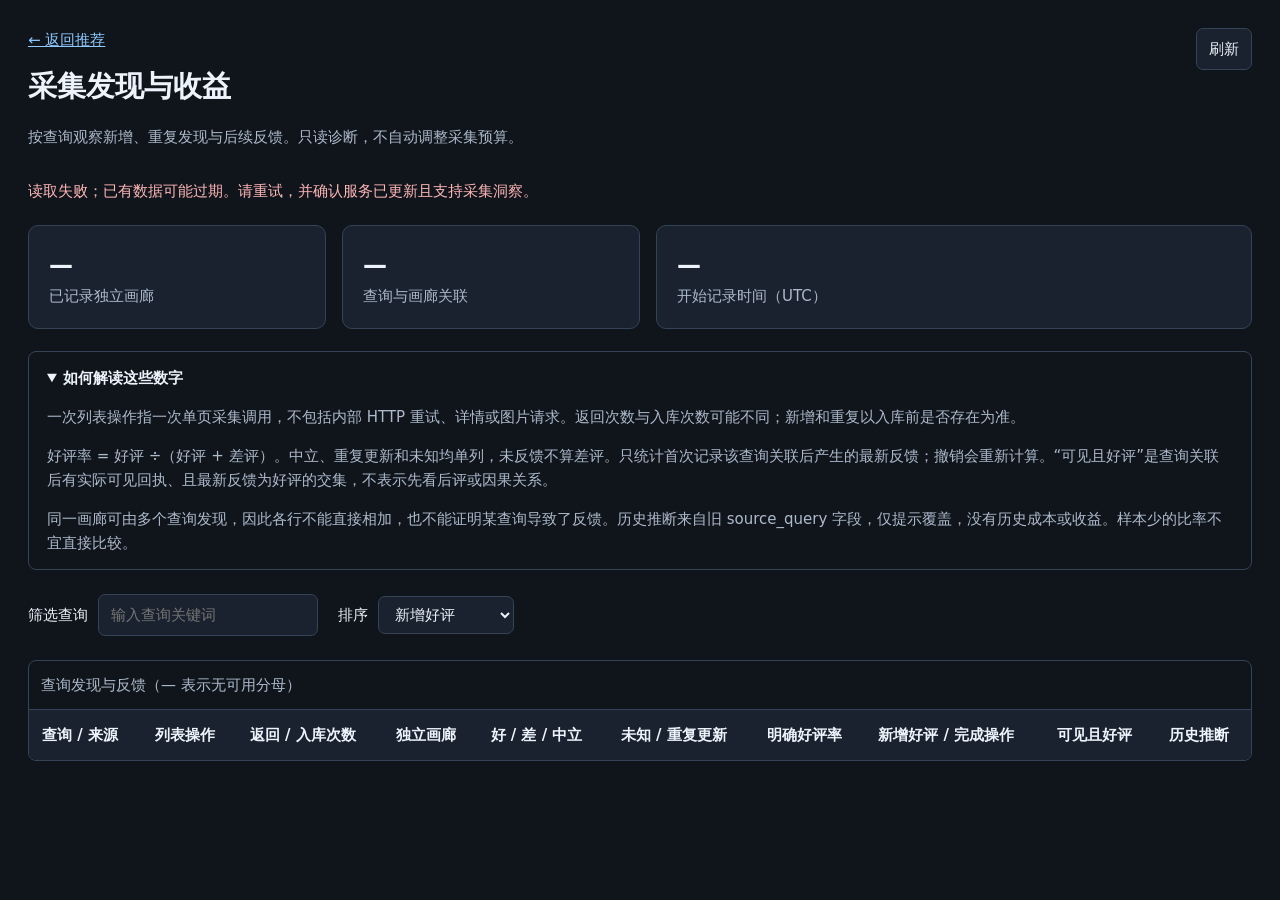
==== static/fetch-insights.html @ 0097940a "Add recommendation insights, page search and previewed preference controls" ====
<!doctype html>
<html lang="zh-CN">
<head>
  <meta charset="utf-8">
  <meta name="viewport" content="width=device-width, initial-scale=1">
  <title>采集发现与收益 · ExHentai Self Rec</title>
  <link rel="stylesheet" href="/static/fetch-insights.css">
  <script src="/static/fetch-insights.js" defer></script>
</head>
<body>
<main>
  <header><div><a href="/">← 返回推荐</a><h1>采集发现与收益</h1><p>按查询观察新增、重复发现与后续反馈。只读诊断，不自动调整采集预算。</p></div><button id="refresh" type="button">刷新</button></header>
  <p id="status" role="status" aria-live="polite">正在读取统计…</p>
  <section class="summary" aria-label="覆盖范围"><div><strong id="unique">—</strong><span>已记录独立画廊</span></div><div><strong id="pairs">—</strong><span>查询与画廊关联</span></div><div><strong id="started">—</strong><span>开始记录时间（UTC）</span></div></section>
  <details open><summary>如何解读这些数字</summary><p>一次列表操作指一次单页采集调用，不包括内部 HTTP 重试、详情或图片请求。返回次数与入库次数可能不同；新增和重复以入库前是否存在为准。</p><p>好评率 = 好评 ÷（好评 + 差评）。中立、重复更新和未知均单列，未反馈不算差评。只统计首次记录该查询关联后产生的最新反馈；撤销会重新计算。“可见且好评”是查询关联后有实际可见回执、且最新反馈为好评的交集，不表示先看后评或因果关系。</p><p>同一画廊可由多个查询发现，因此各行不能直接相加，也不能证明某查询导致了反馈。历史推断来自旧 source_query 字段，仅提示覆盖，没有历史成本或收益。样本少的比率不宜直接比较。</p></details>
  <div class="controls"><label>筛选查询 <input id="filter" type="search" placeholder="输入查询关键词"></label><label>排序 <select id="sort"><option value="new_positive">新增好评</option><option value="recorded_galleries">已记录画廊</option><option value="listing_operations">列表操作</option><option value="inferred_historical_galleries">历史推断覆盖</option></select></label></div>
  <p id="empty" hidden>暂无采集记录。启用后执行采集，新的列表操作会开始积累数据。</p>
  <div class="table-wrap"><table><caption>查询发现与反馈（— 表示无可用分母）</caption><thead><tr><th scope="col">查询 / 来源</th><th scope="col">列表操作</th><th scope="col">返回 / 入库次数</th><th scope="col">独立画廊</th><th scope="col">好 / 差 / 中立</th><th scope="col">未知 / 重复更新</th><th scope="col">明确好评率</th><th scope="col">新增好评 / 完成操作</th><th scope="col">可见且好评</th><th scope="col">历史推断</th></tr></thead><tbody id="rows"></tbody></table></div>
</main>
</body>
</html>
---- static/fetch-insights.css ----
:root{color-scheme:dark;--bg:#10151c;--panel:#19222e;--muted:#adbacb;--line:#354356;--text:#edf3fb;--accent:#8ec9ff;font:15px/1.6 system-ui,sans-serif}*{box-sizing:border-box}body{margin:0;background:var(--bg);color:var(--text)}main{max-width:1600px;margin:auto;padding:28px}header{display:flex;justify-content:space-between;align-items:flex-start;gap:20px}h1{margin:12px 0 5px;font-size:1.9rem}p{color:var(--muted)}a{color:var(--accent)}button,input,select{font:inherit;color:var(--text);background:var(--panel);border:1px solid var(--line);border-radius:7px;padding:8px 12px}button{cursor:pointer}button:disabled{opacity:.6}button:focus-visible,input:focus-visible,select:focus-visible,a:focus-visible,summary:focus-visible{outline:3px solid var(--accent);outline-offset:3px}.summary{display:grid;grid-template-columns:1fr 1fr 2fr;gap:16px;margin:22px 0}.summary div{background:var(--panel);padding:20px;border:1px solid var(--line);border-radius:10px}.summary strong,.summary span{display:block}.summary strong{font-size:1.6rem}.summary span,small{color:var(--muted)}details{border:1px solid var(--line);padding:14px 18px;border-radius:8px}summary{cursor:pointer;font-weight:600}details p{margin-bottom:0}.controls{display:flex;gap:20px;flex-wrap:wrap;margin:24px 0}.controls label{display:flex;align-items:center;gap:10px}.table-wrap{overflow:auto;border:1px solid var(--line);border-radius:8px}table{border-collapse:collapse;width:100%;min-width:1180px}caption{text-align:left;padding:12px;color:var(--muted)}th,td{text-align:left;vertical-align:top;padding:13px;border-top:1px solid var(--line)}th{background:var(--panel);white-space:nowrap}td:first-child{min-width:230px;max-width:360px;overflow-wrap:anywhere}td small{display:block;white-space:nowrap}.error{color:#ffb6b6}#empty{padding:16px;border:1px solid var(--line)}[hidden]{display:none!important}@media(max-width:640px){main{padding:16px}.summary{grid-template-columns:1fr 1fr}.summary div:last-child{grid-column:1/-1}.summary strong{font-size:1.3rem}.controls{display:block}.controls label{margin:12px 0}input{min-width:0;width:100%}header{gap:10px}h1{font-size:1.5rem}}
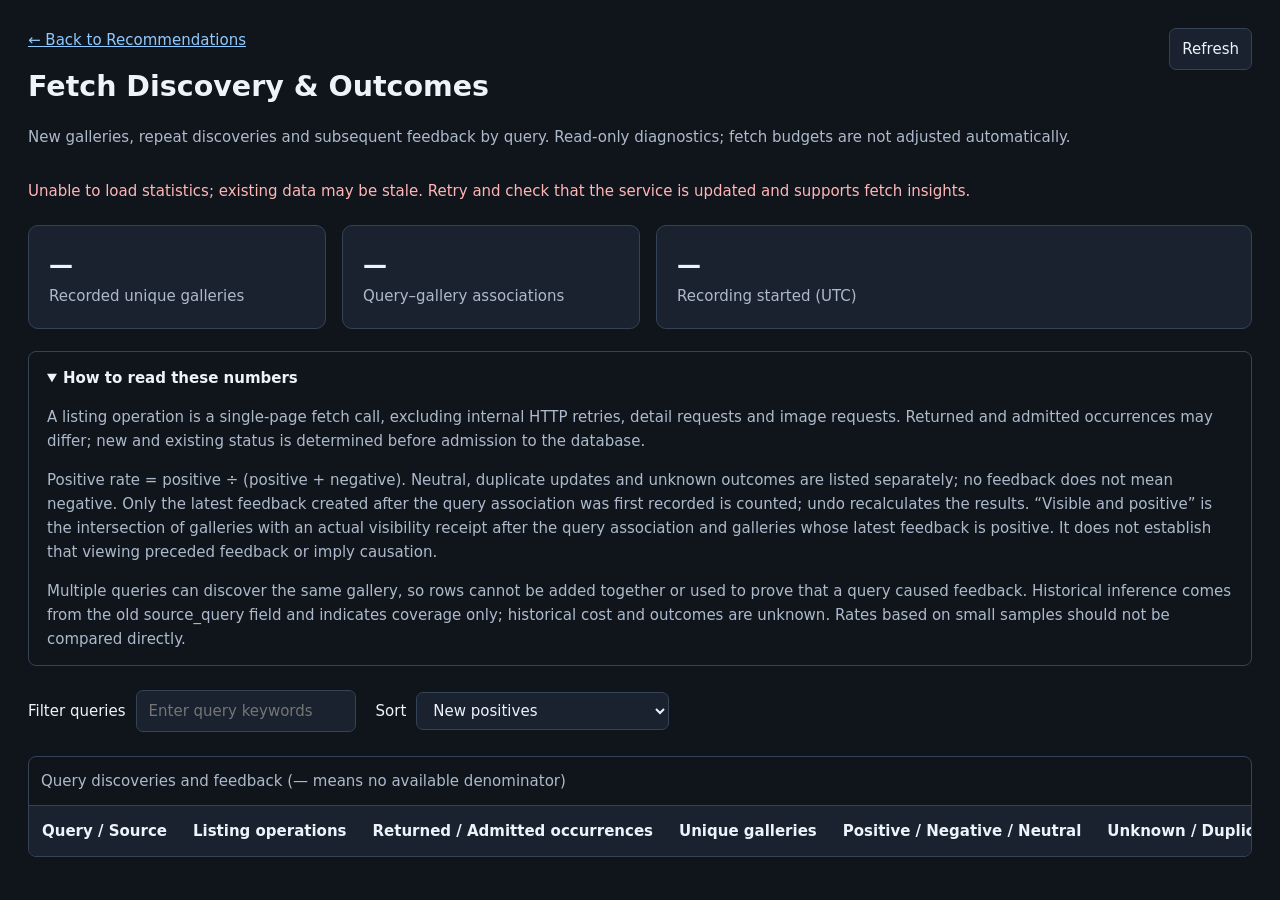
==== commit b7411c57: "Use English throughout the fetch insights dashboard" ====
--- a/static/fetch-insights.html
+++ b/static/fetch-insights.html
@@ -1,21 +1,21 @@
 <!doctype html>
-<html lang="zh-CN">
+<html lang="en">
 <head>
   <meta charset="utf-8">
   <meta name="viewport" content="width=device-width, initial-scale=1">
-  <title>采集发现与收益 · ExHentai Self Rec</title>
+  <title>Fetch Discovery &amp; Outcomes · ExHentai Self Rec</title>
   <link rel="stylesheet" href="/static/fetch-insights.css">
   <script src="/static/fetch-insights.js" defer></script>
 </head>
 <body>
 <main>
-  <header><div><a href="/">← 返回推荐</a><h1>采集发现与收益</h1><p>按查询观察新增、重复发现与后续反馈。只读诊断，不自动调整采集预算。</p></div><button id="refresh" type="button">刷新</button></header>
-  <p id="status" role="status" aria-live="polite">正在读取统计…</p>
-  <section class="summary" aria-label="覆盖范围"><div><strong id="unique">—</strong><span>已记录独立画廊</span></div><div><strong id="pairs">—</strong><span>查询与画廊关联</span></div><div><strong id="started">—</strong><span>开始记录时间（UTC）</span></div></section>
-  <details open><summary>如何解读这些数字</summary><p>一次列表操作指一次单页采集调用，不包括内部 HTTP 重试、详情或图片请求。返回次数与入库次数可能不同；新增和重复以入库前是否存在为准。</p><p>好评率 = 好评 ÷（好评 + 差评）。中立、重复更新和未知均单列，未反馈不算差评。只统计首次记录该查询关联后产生的最新反馈；撤销会重新计算。“可见且好评”是查询关联后有实际可见回执、且最新反馈为好评的交集，不表示先看后评或因果关系。</p><p>同一画廊可由多个查询发现，因此各行不能直接相加，也不能证明某查询导致了反馈。历史推断来自旧 source_query 字段，仅提示覆盖，没有历史成本或收益。样本少的比率不宜直接比较。</p></details>
-  <div class="controls"><label>筛选查询 <input id="filter" type="search" placeholder="输入查询关键词"></label><label>排序 <select id="sort"><option value="new_positive">新增好评</option><option value="recorded_galleries">已记录画廊</option><option value="listing_operations">列表操作</option><option value="inferred_historical_galleries">历史推断覆盖</option></select></label></div>
-  <p id="empty" hidden>暂无采集记录。启用后执行采集，新的列表操作会开始积累数据。</p>
-  <div class="table-wrap"><table><caption>查询发现与反馈（— 表示无可用分母）</caption><thead><tr><th scope="col">查询 / 来源</th><th scope="col">列表操作</th><th scope="col">返回 / 入库次数</th><th scope="col">独立画廊</th><th scope="col">好 / 差 / 中立</th><th scope="col">未知 / 重复更新</th><th scope="col">明确好评率</th><th scope="col">新增好评 / 完成操作</th><th scope="col">可见且好评</th><th scope="col">历史推断</th></tr></thead><tbody id="rows"></tbody></table></div>
+  <header><div><a href="/">← Back to Recommendations</a><h1>Fetch Discovery &amp; Outcomes</h1><p>New galleries, repeat discoveries and subsequent feedback by query. Read-only diagnostics; fetch budgets are not adjusted automatically.</p></div><button id="refresh" type="button">Refresh</button></header>
+  <p id="status" role="status" aria-live="polite">Loading statistics…</p>
+  <section class="summary" aria-label="Coverage"><div><strong id="unique">—</strong><span>Recorded unique galleries</span></div><div><strong id="pairs">—</strong><span>Query–gallery associations</span></div><div><strong id="started">—</strong><span>Recording started (UTC)</span></div></section>
+  <details open><summary>How to read these numbers</summary><p>A listing operation is a single-page fetch call, excluding internal HTTP retries, detail requests and image requests. Returned and admitted occurrences may differ; new and existing status is determined before admission to the database.</p><p>Positive rate = positive ÷ (positive + negative). Neutral, duplicate updates and unknown outcomes are listed separately; no feedback does not mean negative. Only the latest feedback created after the query association was first recorded is counted; undo recalculates the results. “Visible and positive” is the intersection of galleries with an actual visibility receipt after the query association and galleries whose latest feedback is positive. It does not establish that viewing preceded feedback or imply causation.</p><p>Multiple queries can discover the same gallery, so rows cannot be added together or used to prove that a query caused feedback. Historical inference comes from the old source_query field and indicates coverage only; historical cost and outcomes are unknown. Rates based on small samples should not be compared directly.</p></details>
+  <div class="controls"><label>Filter queries <input id="filter" type="search" placeholder="Enter query keywords"></label><label>Sort <select id="sort"><option value="new_positive">New positives</option><option value="recorded_galleries">Recorded galleries</option><option value="listing_operations">Listing operations</option><option value="inferred_historical_galleries">Inferred historical coverage</option></select></label></div>
+  <p id="empty" hidden>No fetch records yet. After recording is enabled, new listing operations will accumulate data.</p>
+  <div class="table-wrap"><table><caption>Query discoveries and feedback (— means no available denominator)</caption><thead><tr><th scope="col">Query / Source</th><th scope="col">Listing operations</th><th scope="col">Returned / Admitted occurrences</th><th scope="col">Unique galleries</th><th scope="col">Positive / Negative / Neutral</th><th scope="col">Unknown / Duplicate updates</th><th scope="col">Explicit positive rate</th><th scope="col">New positives / Completed operation</th><th scope="col">Visible and positive</th><th scope="col">Historical inference</th></tr></thead><tbody id="rows"></tbody></table></div>
 </main>
 </body>
 </html>
